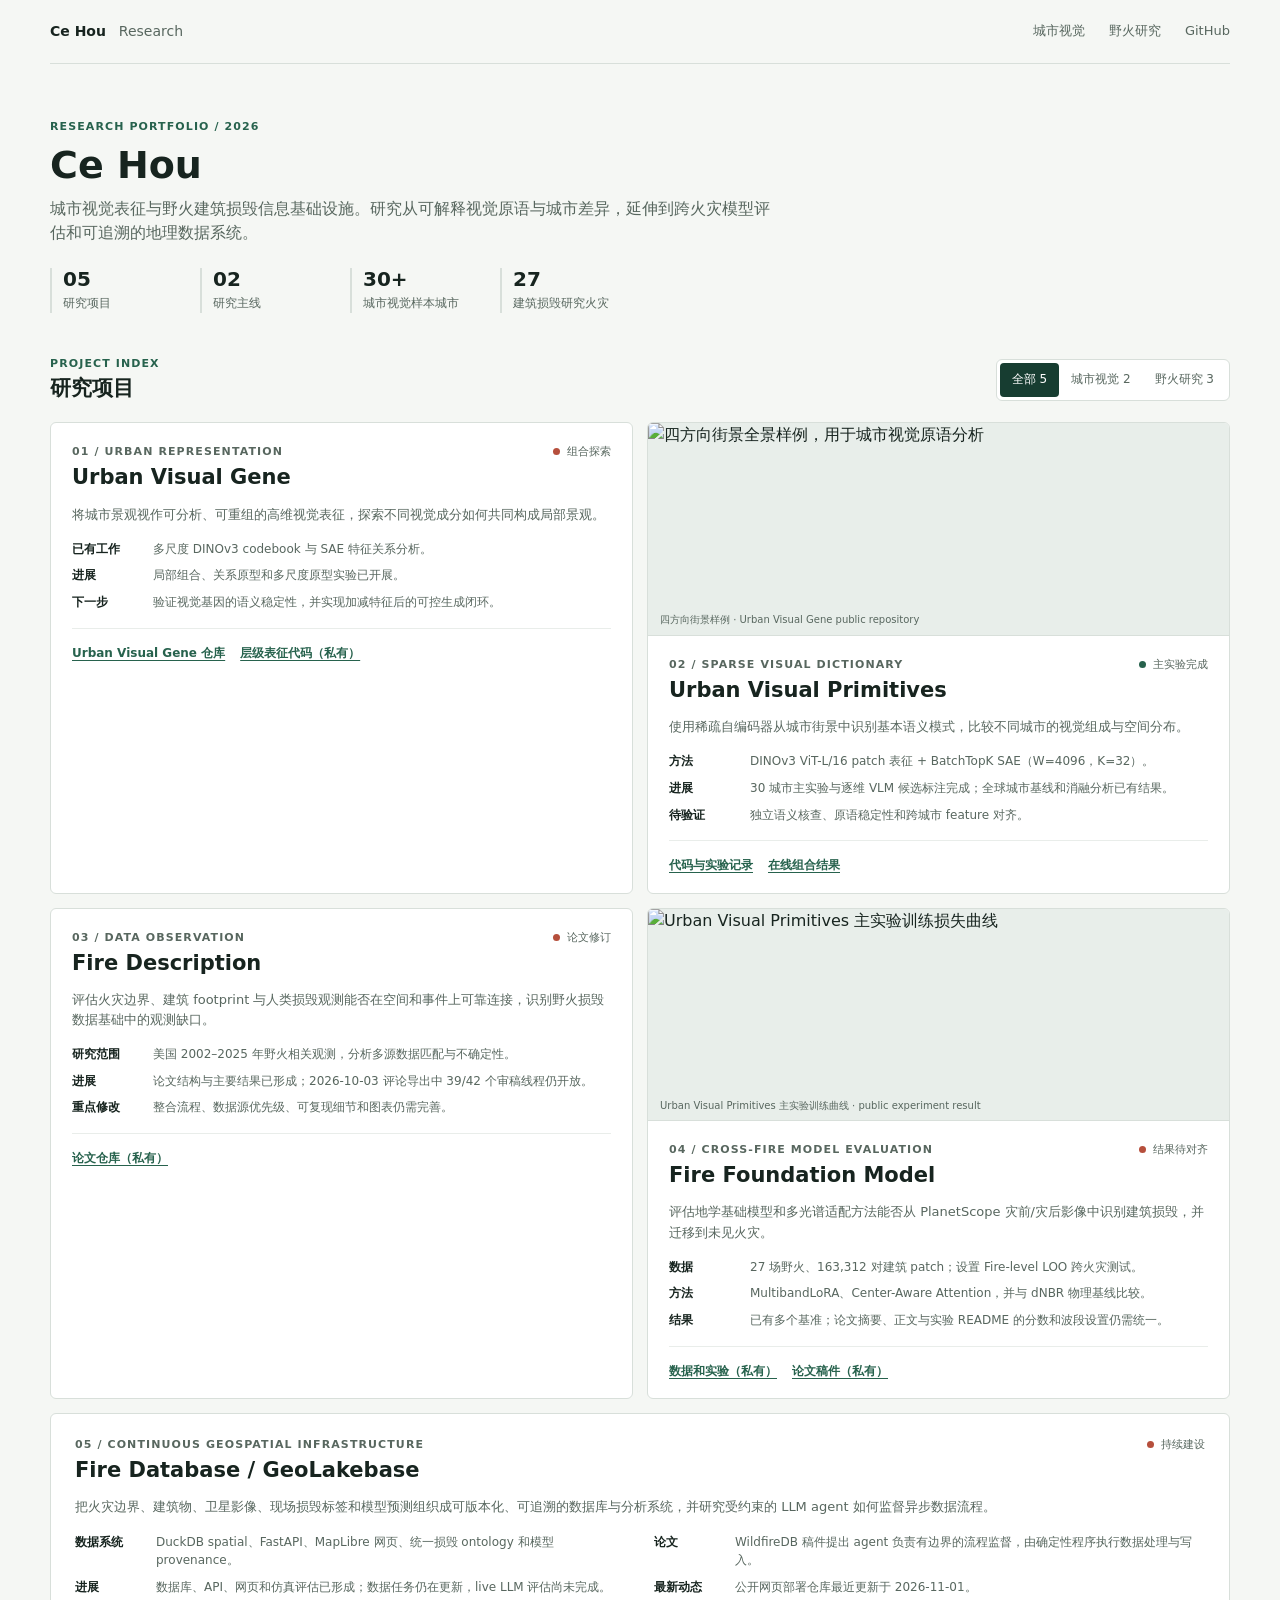
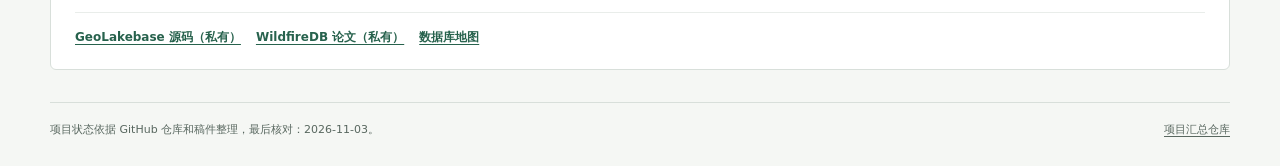
==== index.html @ 97ecdf44 "Add research portfolio website" ====
<!doctype html>
<html lang="zh-CN">
<head>
  <meta charset="utf-8">
  <meta name="viewport" content="width=device-width, initial-scale=1">
  <meta name="description" content="Ce Hou 的城市视觉表征与野火建筑损毁研究项目。">
  <meta name="theme-color" content="#f5f7f4">
  <title>Ce Hou | Research Projects</title>
  <style>
    :root {
      color-scheme: light;
      --ink: #17241f;
      --muted: #58675f;
      --line: #d8dfda;
      --paper: #f5f7f4;
      --surface: #fff;
      --green: #27624d;
      --green-dark: #173d31;
      --coral: #b64f3c;
      --gold: #92702c;
      --radius: 6px;
    }

    * { box-sizing: border-box; }
    html { scroll-behavior: smooth; }
    body {
      margin: 0;
      background: var(--paper);
      color: var(--ink);
      font-family: Inter, ui-sans-serif, system-ui, -apple-system, BlinkMacSystemFont, "Segoe UI", sans-serif;
      line-height: 1.55;
    }
    a { color: inherit; text-decoration-thickness: 1px; text-underline-offset: 3px; }
    a:hover { color: var(--green); }
    button { font: inherit; }
    .shell { width: min(1180px, calc(100% - 48px)); margin: 0 auto; }
    .topbar {
      min-height: 64px;
      display: flex;
      justify-content: space-between;
      align-items: center;
      gap: 24px;
      border-bottom: 1px solid var(--line);
    }
    .identity { font-size: 14px; font-weight: 700; text-decoration: none; }
    .identity span { color: var(--muted); font-weight: 500; margin-left: 8px; }
    .top-links { display: flex; gap: 24px; color: var(--muted); font-size: 13px; }
    .top-links a { text-decoration: none; }
    .intro { padding: 54px 0 36px; }
    .eyebrow, .section-kicker, .project-number {
      margin: 0;
      color: var(--green);
      font-size: 11px;
      font-weight: 750;
      text-transform: uppercase;
      letter-spacing: .1em;
    }
    h1 { margin: 9px 0 10px; font-size: 38px; line-height: 1.12; font-weight: 680; }
    .intro-copy { max-width: 720px; margin: 0; color: var(--muted); font-size: 16px; }
    .stats {
      display: flex;
      gap: 34px;
      flex-wrap: wrap;
      padding: 22px 0 0;
    }
    .stat { min-width: 116px; border-left: 2px solid var(--line); padding-left: 11px; }
    .stat strong { display: block; font-size: 20px; line-height: 1.1; font-weight: 650; }
    .stat span { display: block; margin-top: 4px; color: var(--muted); font-size: 12px; }
    .control-row {
      display: flex;
      justify-content: space-between;
      align-items: center;
      gap: 18px;
      margin: 6px 0 18px;
    }
    .section-title { margin: 0; font-size: 21px; font-weight: 650; }
    .filters {
      display: inline-flex;
      padding: 3px;
      border: 1px solid var(--line);
      border-radius: var(--radius);
      background: var(--surface);
    }
    .filters button {
      min-height: 34px;
      padding: 0 12px;
      border: 0;
      border-radius: 4px;
      background: transparent;
      color: var(--muted);
      cursor: pointer;
      font-size: 12px;
    }
    .filters button[aria-pressed="true"] { background: var(--green-dark); color: white; }
    .project-grid { display: grid; grid-template-columns: repeat(2, minmax(0, 1fr)); gap: 14px; }
    .project-card {
      min-width: 0;
      overflow: hidden;
      border: 1px solid var(--line);
      border-radius: var(--radius);
      background: var(--surface);
    }
    .project-card[hidden] { display: none; }
    .card-body { padding: 20px 21px 18px; }
    .card-heading { display: flex; justify-content: space-between; gap: 18px; align-items: flex-start; }
    .project-number { color: var(--muted); }
    h3 { margin: 4px 0 0; font-size: 21px; line-height: 1.25; font-weight: 650; }
    .status { display: flex; align-items: center; gap: 7px; color: var(--muted); font-size: 11px; white-space: nowrap; }
    .status::before { content: ""; width: 7px; height: 7px; flex: 0 0 7px; border-radius: 50%; background: var(--gold); }
    .status.complete::before { background: var(--green); }
    .status.active::before { background: var(--coral); }
    .description { margin: 14px 0 0; color: var(--muted); font-size: 13px; }
    .detail-list { display: grid; gap: 8px; margin: 15px 0 0; padding: 0; list-style: none; }
    .detail-list li { display: grid; grid-template-columns: 72px minmax(0, 1fr); gap: 9px; font-size: 12px; }
    .detail-list strong { color: var(--ink); font-weight: 650; }
    .detail-list span { color: var(--muted); }
    .card-footer { display: flex; flex-wrap: wrap; gap: 15px; padding-top: 15px; margin-top: 16px; border-top: 1px solid #e9edea; font-size: 12px; }
    .card-footer a { color: var(--green); font-weight: 650; }
    .visual { margin: 0; border-bottom: 1px solid var(--line); background: #e8eeea; }
    .visual img { display: block; width: 100%; height: 182px; object-fit: cover; }
    .visual figcaption { padding: 7px 12px; color: var(--muted); font-size: 10px; }
    .wide { grid-column: 1 / -1; }
    .wide .card-body { padding: 22px 24px; }
    .wide .detail-list { grid-template-columns: repeat(2, minmax(0, 1fr)); column-gap: 28px; }
    .note {
      margin: 16px 0 0;
      padding: 12px 14px;
      border-left: 3px solid var(--coral);
      background: #fbf4f1;
      color: #6b514a;
      font-size: 12px;
    }
    .footer {
      display: flex;
      justify-content: space-between;
      gap: 20px;
      margin-top: 32px;
      padding: 18px 0 28px;
      border-top: 1px solid var(--line);
      color: var(--muted);
      font-size: 11px;
    }
    @media (max-width: 760px) {
      .shell { width: min(100% - 32px, 620px); }
      .topbar { min-height: 58px; }
      .top-links { gap: 14px; font-size: 12px; }
      .intro { padding: 38px 0 28px; }
      h1 { max-width: 520px; font-size: 32px; }
      .intro-copy { font-size: 14px; }
      .stats { gap: 18px; }
      .stat { min-width: 95px; }
      .control-row { align-items: flex-start; flex-direction: column; }
      .project-grid { grid-template-columns: 1fr; }
      .wide { grid-column: auto; }
      .wide .detail-list { grid-template-columns: 1fr; }
    }
    @media (max-width: 420px) {
      .shell { width: calc(100% - 24px); }
      .top-links { gap: 10px; }
      .identity span { display: none; }
      h1 { font-size: 28px; }
      .filters { width: 100%; }
      .filters button { flex: 1; padding: 0 6px; }
      .card-body, .wide .card-body { padding: 17px 15px; }
      .card-heading { gap: 8px; }
      h3 { font-size: 19px; }
      .detail-list li { grid-template-columns: 64px minmax(0, 1fr); }
      .visual img { height: 155px; }
      .footer { flex-direction: column; gap: 5px; }
    }
  </style>
</head>
<body>
  <header class="shell topbar">
    <a class="identity" href="#top">Ce Hou <span>Research</span></a>
    <nav class="top-links" aria-label="主导航">
      <a href="#urban">城市视觉</a>
      <a href="#wildfire">野火研究</a>
      <a href="https://github.com/CeHouGIS">GitHub</a>
    </nav>
  </header>

  <main id="top" class="shell">
    <section class="intro" aria-labelledby="page-title">
      <p class="eyebrow">Research portfolio / 2026</p>
      <h1 id="page-title">Ce Hou</h1>
      <p class="intro-copy">城市视觉表征与野火建筑损毁信息基础设施。研究从可解释视觉原语与城市差异，延伸到跨火灾模型评估和可追溯的地理数据系统。</p>
      <div class="stats" aria-label="项目概况">
        <div class="stat"><strong>05</strong><span>研究项目</span></div>
        <div class="stat"><strong>02</strong><span>研究主线</span></div>
        <div class="stat"><strong>30+</strong><span>城市视觉样本城市</span></div>
        <div class="stat"><strong>27</strong><span>建筑损毁研究火灾</span></div>
      </div>
    </section>

    <section id="projects" aria-labelledby="projects-title">
      <div class="control-row">
        <div>
          <p class="section-kicker">Project index</p>
          <h2 id="projects-title" class="section-title">研究项目</h2>
        </div>
        <div class="filters" role="group" aria-label="按研究方向筛选项目">
          <button type="button" data-filter="all" aria-pressed="true">全部 5</button>
          <button type="button" data-filter="urban" aria-pressed="false">城市视觉 2</button>
          <button type="button" data-filter="fire" aria-pressed="false">野火研究 3</button>
        </div>
      </div>

      <div class="project-grid">
        <article id="urban" class="project-card" data-domain="urban">
          <div class="card-body">
            <div class="card-heading">
              <div><p class="project-number">01 / Urban representation</p><h3>Urban Visual Gene</h3></div>
              <span class="status active">组合探索</span>
            </div>
            <p class="description">将城市景观视作可分析、可重组的高维视觉表征，探索不同视觉成分如何共同构成局部景观。</p>
            <ul class="detail-list">
              <li><strong>已有工作</strong><span>多尺度 DINOv3 codebook 与 SAE 特征关系分析。</span></li>
              <li><strong>进展</strong><span>局部组合、关系原型和多尺度原型实验已开展。</span></li>
              <li><strong>下一步</strong><span>验证视觉基因的语义稳定性，并实现加减特征后的可控生成闭环。</span></li>
            </ul>
            <div class="card-footer">
              <a href="https://github.com/CeHouGIS/urban-visual-gene">Urban Visual Gene 仓库</a>
              <a href="https://github.com/CeHouGIS/urban-visual-transfer">层级表征代码（私有）</a>
            </div>
          </div>
        </article>

        <article class="project-card" data-domain="urban">
          <figure class="visual">
            <img src="https://raw.githubusercontent.com/CeHouGIS/urban-visual-gene/main/archive/non_batchtopk/dashboard/multi_area/assets/M01_four_view_original.webp" alt="四方向街景全景样例，用于城市视觉原语分析" loading="lazy">
            <figcaption>四方向街景样例 · Urban Visual Gene public repository</figcaption>
          </figure>
          <div class="card-body">
            <div class="card-heading">
              <div><p class="project-number">02 / Sparse visual dictionary</p><h3>Urban Visual Primitives</h3></div>
              <span class="status complete">主实验完成</span>
            </div>
            <p class="description">使用稀疏自编码器从城市街景中识别基本语义模式，比较不同城市的视觉组成与空间分布。</p>
            <ul class="detail-list">
              <li><strong>方法</strong><span>DINOv3 ViT-L/16 patch 表征 + BatchTopK SAE（W=4096，K=32）。</span></li>
              <li><strong>进展</strong><span>30 城市主实验与逐维 VLM 候选标注完成；全球城市基线和消融分析已有结果。</span></li>
              <li><strong>待验证</strong><span>独立语义核查、原语稳定性和跨城市 feature 对齐。</span></li>
            </ul>
            <div class="card-footer">
              <a href="https://github.com/CeHouGIS/urban-visual-gene">代码与实验记录</a>
              <a href="https://cehougis.github.io/urban-visual-gene/elements/#local-results">在线组合结果</a>
            </div>
          </div>
        </article>

        <article id="wildfire" class="project-card" data-domain="fire">
          <div class="card-body">
            <div class="card-heading">
              <div><p class="project-number">03 / Data observation</p><h3>Fire Description</h3></div>
              <span class="status active">论文修订</span>
            </div>
            <p class="description">评估火灾边界、建筑 footprint 与人类损毁观测能否在空间和事件上可靠连接，识别野火损毁数据基础中的观测缺口。</p>
            <ul class="detail-list">
              <li><strong>研究范围</strong><span>美国 2002–2025 年野火相关观测，分析多源数据匹配与不确定性。</span></li>
              <li><strong>进展</strong><span>论文结构与主要结果已形成；2026-10-03 评论导出中 39/42 个审稿线程仍开放。</span></li>
              <li><strong>重点修改</strong><span>整合流程、数据源优先级、可复现细节和图表仍需完善。</span></li>
            </ul>
            <div class="card-footer"><a href="https://github.com/CeHouGIS/Fire-Description">论文仓库（私有）</a></div>
          </div>
        </article>

        <article class="project-card" data-domain="fire">
          <figure class="visual">
            <img src="https://raw.githubusercontent.com/CeHouGIS/urban-visual-gene/main/experiments/vitl30_panorama_w4096_k32/results/figures/Fig_ViTL30_Training_Loss.png" alt="Urban Visual Primitives 主实验训练损失曲线" loading="lazy">
            <figcaption>Urban Visual Primitives 主实验训练曲线 · public experiment result</figcaption>
          </figure>
          <div class="card-body">
            <div class="card-heading">
              <div><p class="project-number">04 / Cross-fire model evaluation</p><h3>Fire Foundation Model</h3></div>
              <span class="status active">结果待对齐</span>
            </div>
            <p class="description">评估地学基础模型和多光谱适配方法能否从 PlanetScope 灾前/灾后影像中识别建筑损毁，并迁移到未见火灾。</p>
            <ul class="detail-list">
              <li><strong>数据</strong><span>27 场野火、163,312 对建筑 patch；设置 Fire-level LOO 跨火灾测试。</span></li>
              <li><strong>方法</strong><span>MultibandLoRA、Center-Aware Attention，并与 dNBR 物理基线比较。</span></li>
              <li><strong>结果</strong><span>已有多个基准；论文摘要、正文与实验 README 的分数和波段设置仍需统一。</span></li>
            </ul>
            <div class="card-footer">
              <a href="https://github.com/CeHouGIS/fire-damage-map">数据和实验（私有）</a>
              <a href="https://github.com/CeHouGIS/FireDamageFM">论文稿件（私有）</a>
            </div>
          </div>
        </article>

        <article class="project-card wide" data-domain="fire">
          <div class="card-body">
            <div class="card-heading">
              <div><p class="project-number">05 / Continuous geospatial infrastructure</p><h3>Fire Database / GeoLakebase</h3></div>
              <span class="status active">持续建设</span>
            </div>
            <p class="description">把火灾边界、建筑物、卫星影像、现场损毁标签和模型预测组织成可版本化、可追溯的数据库与分析系统，并研究受约束的 LLM agent 如何监督异步数据流程。</p>
            <ul class="detail-list">
              <li><strong>数据系统</strong><span>DuckDB spatial、FastAPI、MapLibre 网页、统一损毁 ontology 和模型 provenance。</span></li>
              <li><strong>论文</strong><span>WildfireDB 稿件提出 agent 负责有边界的流程监督，由确定性程序执行数据处理与写入。</span></li>
              <li><strong>进展</strong><span>数据库、API、网页和仿真评估已形成；数据任务仍在更新，live LLM 评估尚未完成。</span></li>
              <li><strong>最新动态</strong><span>公开网页部署仓库最近更新于 2026-11-01。</span></li>
            </ul>
            <div class="card-footer">
              <a href="https://github.com/CeHouGIS/GeoLakebase">GeoLakebase 源码（私有）</a>
              <a href="https://github.com/CeHouGIS/WildfireDB">WildfireDB 论文（私有）</a>
              <a href="https://cehougis.github.io/wildfiredb-web/">数据库地图</a>
            </div>
          </div>
        </article>
      </div>
    </section>

    <footer class="footer">
      <span>项目状态依据 GitHub 仓库和稿件整理，最后核对：2026-11-03。</span>
      <span><a href="https://github.com/CeHouGIS/research-projects-summary">项目汇总仓库</a></span>
    </footer>
  </main>
  <script>
    const filterButtons = [...document.querySelectorAll("[data-filter]")];
    const projectCards = [...document.querySelectorAll(".project-card")];

    filterButtons.forEach((button) => {
      button.addEventListener("click", () => {
        const selected = button.dataset.filter;
        filterButtons.forEach((item) => item.setAttribute("aria-pressed", String(item === button)));
        projectCards.forEach((card) => {
          card.hidden = selected !== "all" && card.dataset.domain !== selected;
        });
      });
    });
  </script>
</body>
</html>
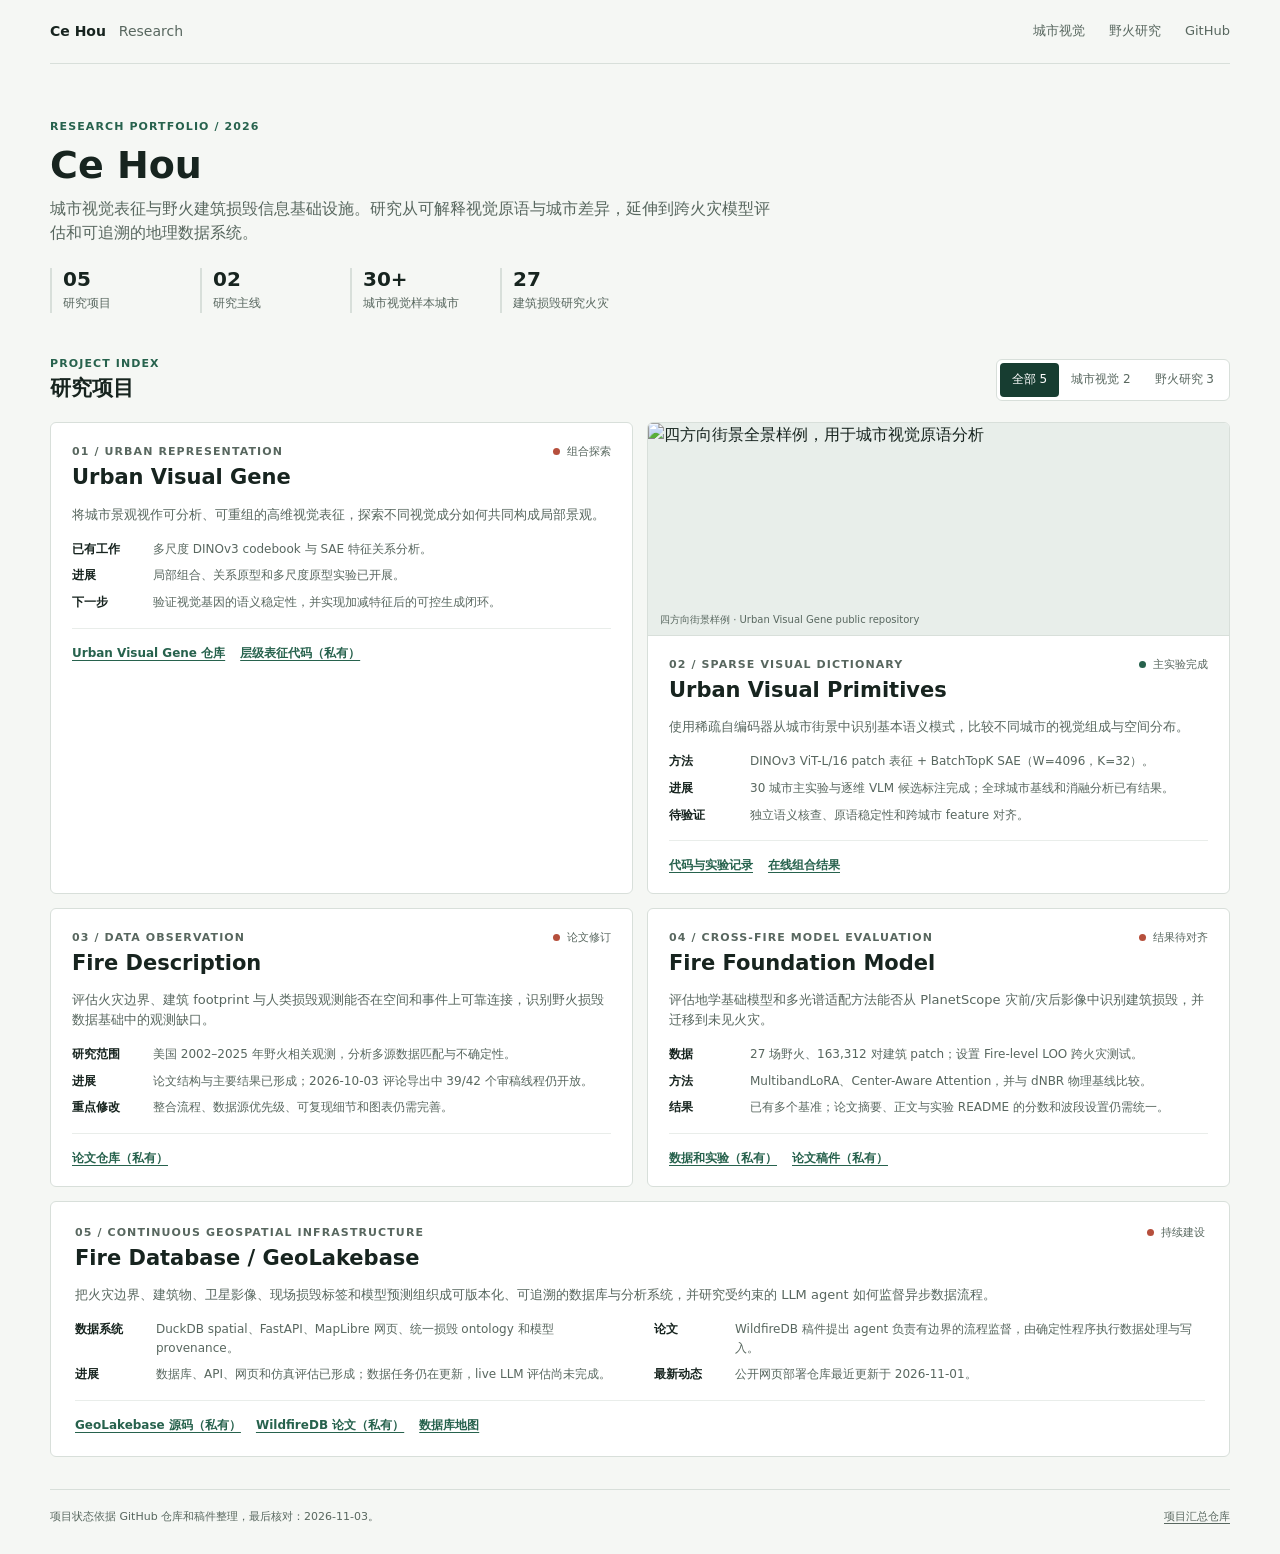
==== commit 430af745: "Remove unrelated project image" ====
--- a/index.html
+++ b/index.html
@@ -266,10 +266,6 @@
         </article>
 
         <article class="project-card" data-domain="fire">
-          <figure class="visual">
-            <img src="https://raw.githubusercontent.com/CeHouGIS/urban-visual-gene/main/experiments/vitl30_panorama_w4096_k32/results/figures/Fig_ViTL30_Training_Loss.png" alt="Urban Visual Primitives 主实验训练损失曲线" loading="lazy">
-            <figcaption>Urban Visual Primitives 主实验训练曲线 · public experiment result</figcaption>
-          </figure>
           <div class="card-body">
             <div class="card-heading">
               <div><p class="project-number">04 / Cross-fire model evaluation</p><h3>Fire Foundation Model</h3></div>
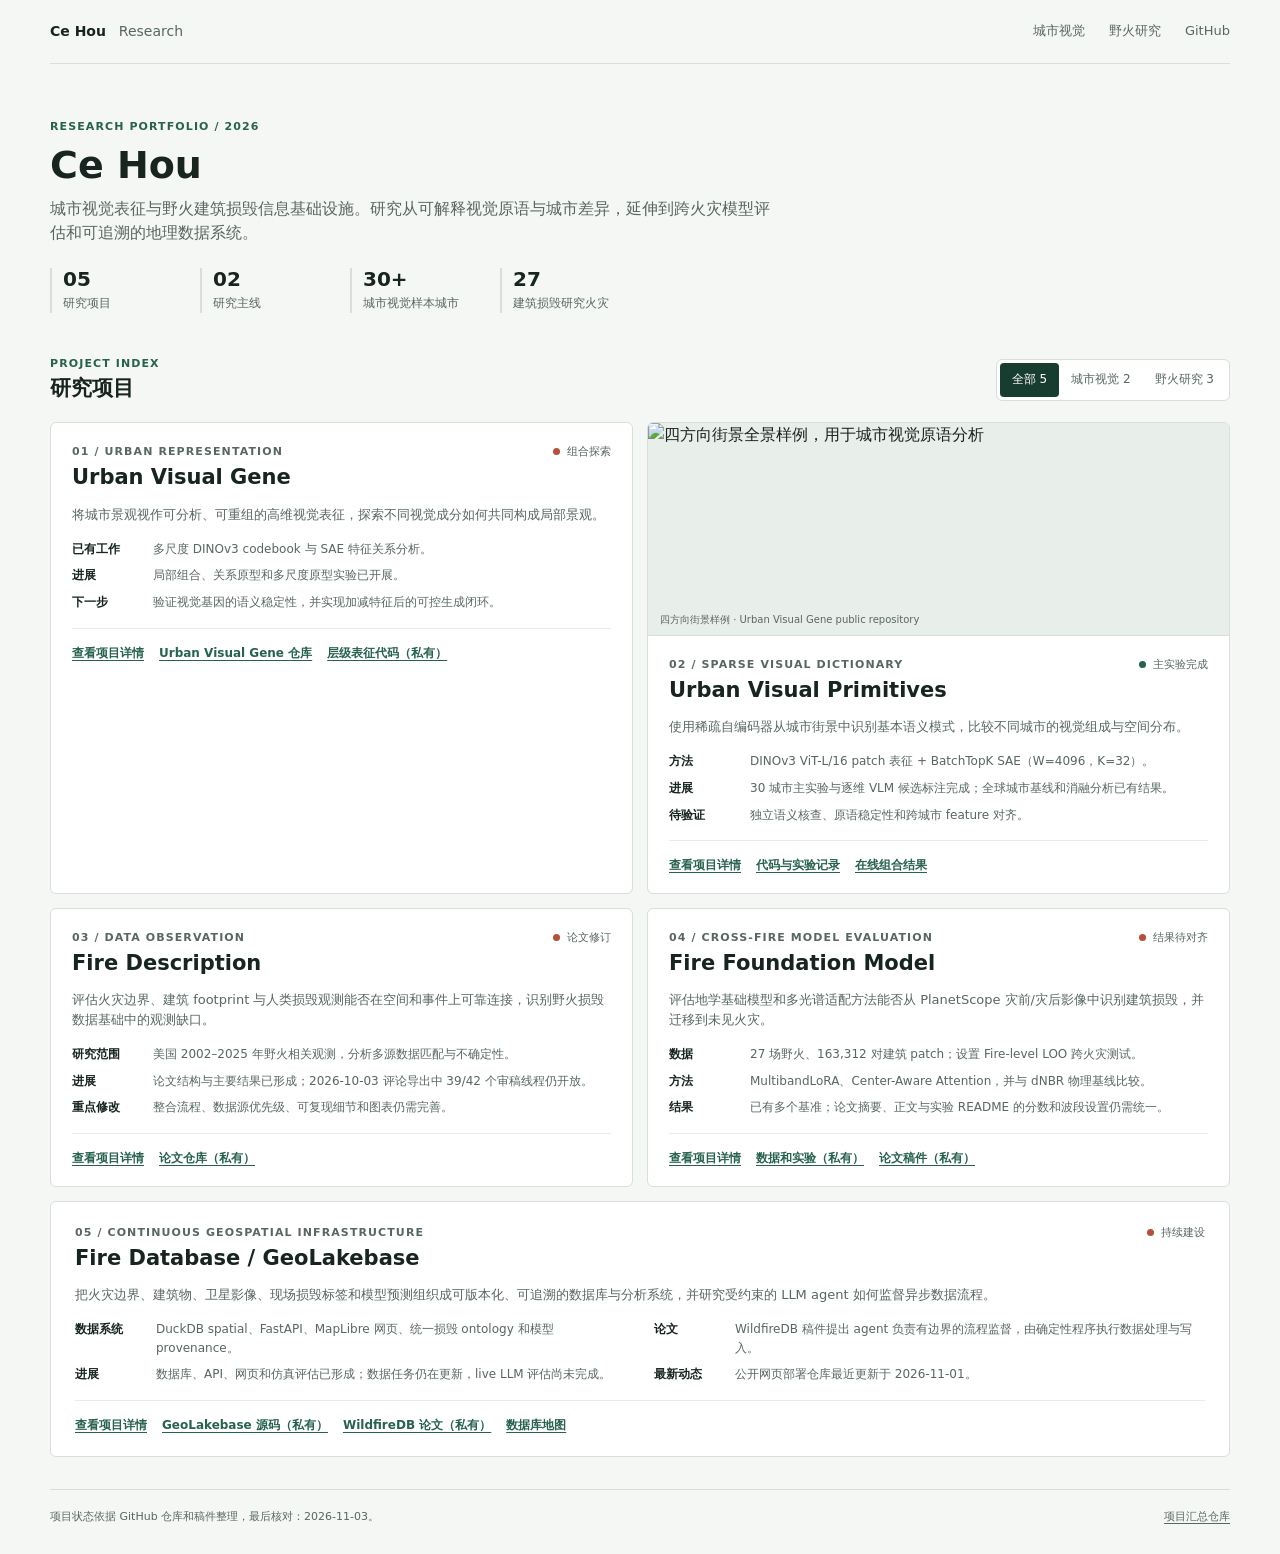
==== commit db1b8b6f: "Add dedicated project detail pages" ====
--- a/index.html
+++ b/index.html
@@ -220,6 +220,7 @@
               <li><strong>下一步</strong><span>验证视觉基因的语义稳定性，并实现加减特征后的可控生成闭环。</span></li>
             </ul>
             <div class="card-footer">
+              <a href="urban-visual-gene.html">查看项目详情</a>
               <a href="https://github.com/CeHouGIS/urban-visual-gene">Urban Visual Gene 仓库</a>
               <a href="https://github.com/CeHouGIS/urban-visual-transfer">层级表征代码（私有）</a>
             </div>
@@ -243,6 +244,7 @@
               <li><strong>待验证</strong><span>独立语义核查、原语稳定性和跨城市 feature 对齐。</span></li>
             </ul>
             <div class="card-footer">
+              <a href="urban-visual-primitives.html">查看项目详情</a>
               <a href="https://github.com/CeHouGIS/urban-visual-gene">代码与实验记录</a>
               <a href="https://cehougis.github.io/urban-visual-gene/elements/#local-results">在线组合结果</a>
             </div>
@@ -261,7 +263,7 @@
               <li><strong>进展</strong><span>论文结构与主要结果已形成；2026-10-03 评论导出中 39/42 个审稿线程仍开放。</span></li>
               <li><strong>重点修改</strong><span>整合流程、数据源优先级、可复现细节和图表仍需完善。</span></li>
             </ul>
-            <div class="card-footer"><a href="https://github.com/CeHouGIS/Fire-Description">论文仓库（私有）</a></div>
+            <div class="card-footer"><a href="fire-description.html">查看项目详情</a><a href="https://github.com/CeHouGIS/Fire-Description">论文仓库（私有）</a></div>
           </div>
         </article>
 
@@ -278,6 +280,7 @@
               <li><strong>结果</strong><span>已有多个基准；论文摘要、正文与实验 README 的分数和波段设置仍需统一。</span></li>
             </ul>
             <div class="card-footer">
+              <a href="fire-foundation-model.html">查看项目详情</a>
               <a href="https://github.com/CeHouGIS/fire-damage-map">数据和实验（私有）</a>
               <a href="https://github.com/CeHouGIS/FireDamageFM">论文稿件（私有）</a>
             </div>
@@ -298,6 +301,7 @@
               <li><strong>最新动态</strong><span>公开网页部署仓库最近更新于 2026-11-01。</span></li>
             </ul>
             <div class="card-footer">
+              <a href="fire-database.html">查看项目详情</a>
               <a href="https://github.com/CeHouGIS/GeoLakebase">GeoLakebase 源码（私有）</a>
               <a href="https://github.com/CeHouGIS/WildfireDB">WildfireDB 论文（私有）</a>
               <a href="https://cehougis.github.io/wildfiredb-web/">数据库地图</a>
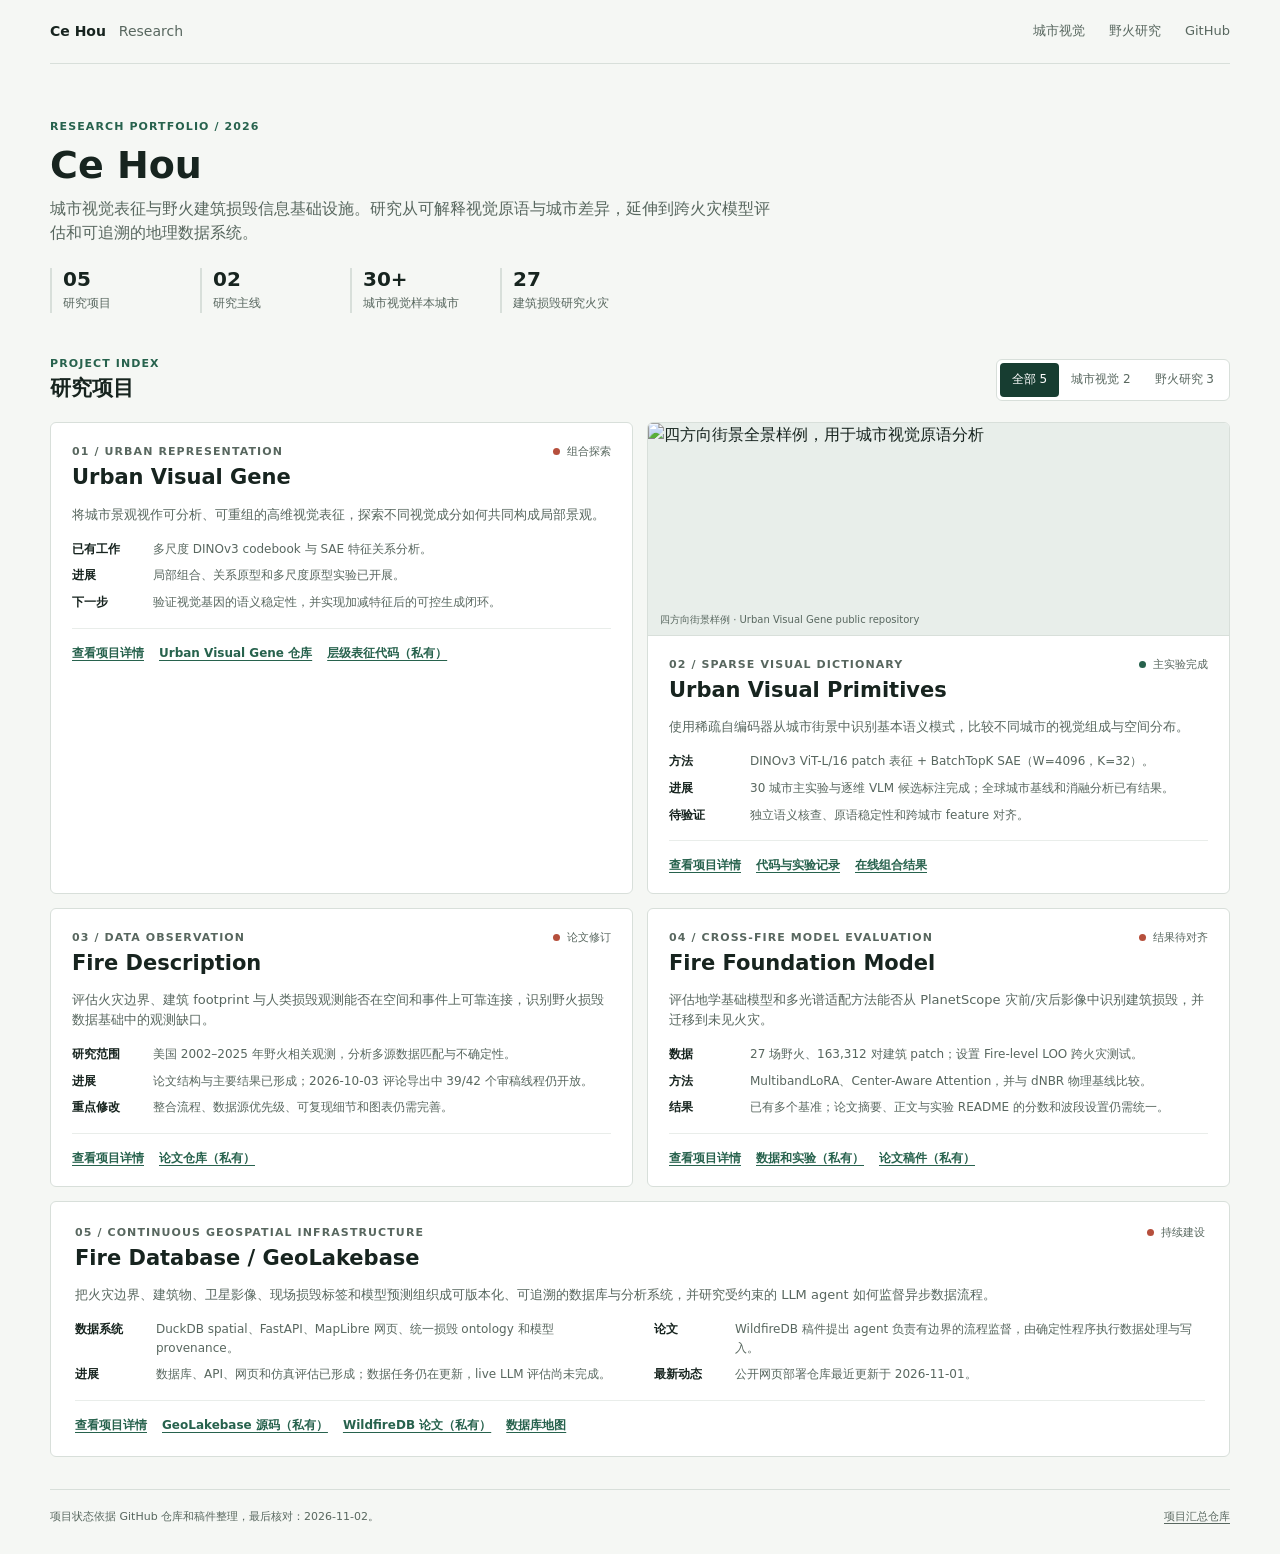
==== commit ebfca55b: "Correct project status review date" ====
--- a/index.html
+++ b/index.html
@@ -312,7 +312,7 @@
     </section>
 
     <footer class="footer">
-      <span>项目状态依据 GitHub 仓库和稿件整理，最后核对：2026-11-03。</span>
+      <span>项目状态依据 GitHub 仓库和稿件整理，最后核对：2026-11-02。</span>
       <span><a href="https://github.com/CeHouGIS/research-projects-summary">项目汇总仓库</a></span>
     </footer>
   </main>
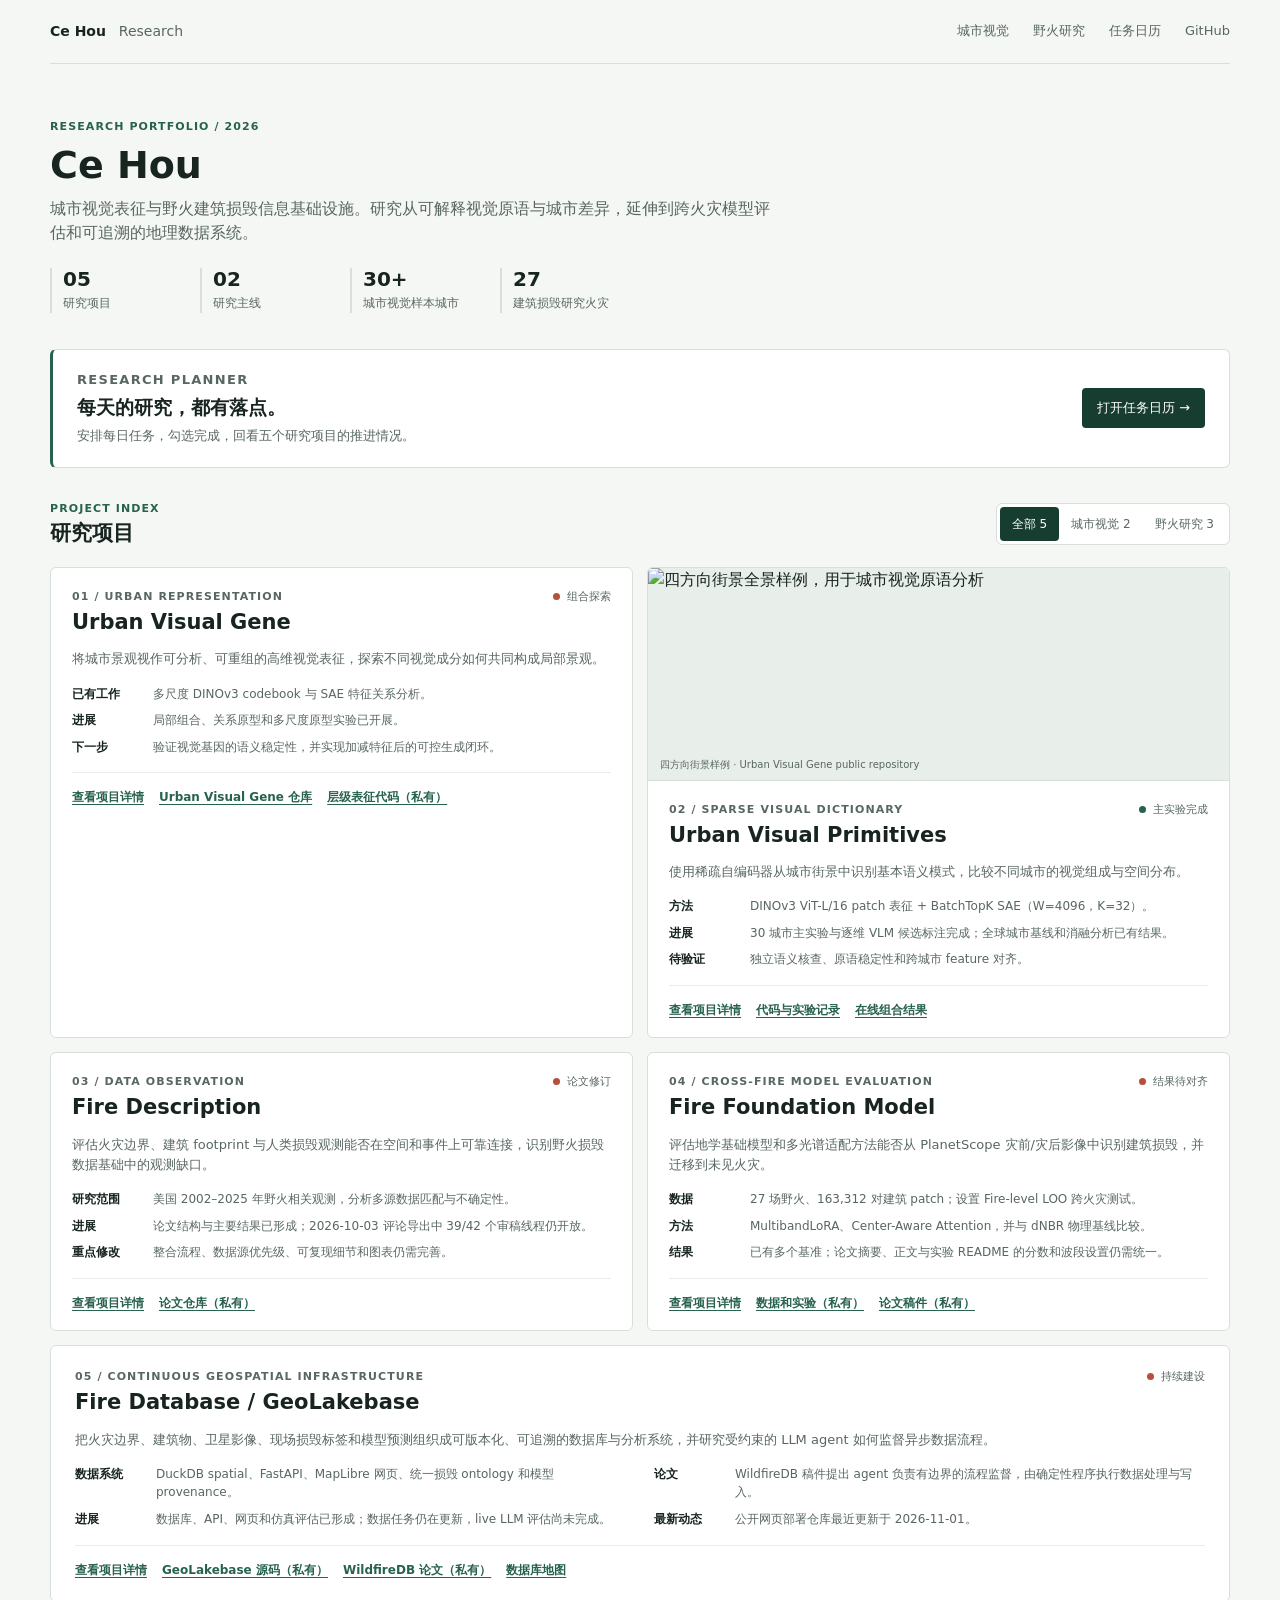
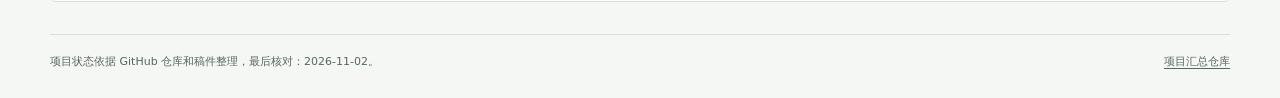
==== commit f10139a7: "Add research task calendar with local progress tracking" ====
--- a/index.html
+++ b/index.html
@@ -6,6 +6,7 @@
   <meta name="description" content="Ce Hou 的城市视觉表征与野火建筑损毁研究项目。">
   <meta name="theme-color" content="#f5f7f4">
   <title>Ce Hou | Research Projects</title>
+  <link rel="stylesheet" href="calendar.css">
   <style>
     :root {
       color-scheme: light;
@@ -105,6 +106,8 @@
     .card-heading { display: flex; justify-content: space-between; gap: 18px; align-items: flex-start; }
     .project-number { color: var(--muted); }
     h3 { margin: 4px 0 0; font-size: 21px; line-height: 1.25; font-weight: 650; }
+    .card-heading h3 a { color: inherit; text-decoration: none; }
+    .card-heading h3 a:hover { color: var(--green); text-decoration: underline; }
     .status { display: flex; align-items: center; gap: 7px; color: var(--muted); font-size: 11px; white-space: nowrap; }
     .status::before { content: ""; width: 7px; height: 7px; flex: 0 0 7px; border-radius: 50%; background: var(--gold); }
     .status.complete::before { background: var(--green); }
@@ -176,6 +179,7 @@
     <nav class="top-links" aria-label="主导航">
       <a href="#urban">城市视觉</a>
       <a href="#wildfire">野火研究</a>
+      <a href="calendar.html">任务日历</a>
       <a href="https://github.com/CeHouGIS">GitHub</a>
     </nav>
   </header>
@@ -193,6 +197,11 @@
       </div>
     </section>
 
+    <section class="planner-entry" aria-labelledby="planner-entry-title">
+      <div><p class="eyebrow">Research planner</p><h2 id="planner-entry-title">每天的研究，都有落点。</h2><p>安排每日任务，勾选完成，回看五个研究项目的推进情况。</p></div>
+      <a href="calendar.html">打开任务日历 →</a>
+    </section>
+
     <section id="projects" aria-labelledby="projects-title">
       <div class="control-row">
         <div>
@@ -210,7 +219,7 @@
         <article id="urban" class="project-card" data-domain="urban">
           <div class="card-body">
             <div class="card-heading">
-              <div><p class="project-number">01 / Urban representation</p><h3>Urban Visual Gene</h3></div>
+              <div><p class="project-number">01 / Urban representation</p><h3><a href="urban-visual-gene.html">Urban Visual Gene</a></h3></div>
               <span class="status active">组合探索</span>
             </div>
             <p class="description">将城市景观视作可分析、可重组的高维视觉表征，探索不同视觉成分如何共同构成局部景观。</p>
@@ -234,7 +243,7 @@
           </figure>
           <div class="card-body">
             <div class="card-heading">
-              <div><p class="project-number">02 / Sparse visual dictionary</p><h3>Urban Visual Primitives</h3></div>
+              <div><p class="project-number">02 / Sparse visual dictionary</p><h3><a href="urban-visual-primitives.html">Urban Visual Primitives</a></h3></div>
               <span class="status complete">主实验完成</span>
             </div>
             <p class="description">使用稀疏自编码器从城市街景中识别基本语义模式，比较不同城市的视觉组成与空间分布。</p>
@@ -254,7 +263,7 @@
         <article id="wildfire" class="project-card" data-domain="fire">
           <div class="card-body">
             <div class="card-heading">
-              <div><p class="project-number">03 / Data observation</p><h3>Fire Description</h3></div>
+              <div><p class="project-number">03 / Data observation</p><h3><a href="fire-description.html">Fire Description</a></h3></div>
               <span class="status active">论文修订</span>
             </div>
             <p class="description">评估火灾边界、建筑 footprint 与人类损毁观测能否在空间和事件上可靠连接，识别野火损毁数据基础中的观测缺口。</p>
@@ -270,7 +279,7 @@
         <article class="project-card" data-domain="fire">
           <div class="card-body">
             <div class="card-heading">
-              <div><p class="project-number">04 / Cross-fire model evaluation</p><h3>Fire Foundation Model</h3></div>
+              <div><p class="project-number">04 / Cross-fire model evaluation</p><h3><a href="fire-foundation-model.html">Fire Foundation Model</a></h3></div>
               <span class="status active">结果待对齐</span>
             </div>
             <p class="description">评估地学基础模型和多光谱适配方法能否从 PlanetScope 灾前/灾后影像中识别建筑损毁，并迁移到未见火灾。</p>
@@ -290,7 +299,7 @@
         <article class="project-card wide" data-domain="fire">
           <div class="card-body">
             <div class="card-heading">
-              <div><p class="project-number">05 / Continuous geospatial infrastructure</p><h3>Fire Database / GeoLakebase</h3></div>
+              <div><p class="project-number">05 / Continuous geospatial infrastructure</p><h3><a href="fire-database.html">Fire Database / GeoLakebase</a></h3></div>
               <span class="status active">持续建设</span>
             </div>
             <p class="description">把火灾边界、建筑物、卫星影像、现场损毁标签和模型预测组织成可版本化、可追溯的数据库与分析系统，并研究受约束的 LLM agent 如何监督异步数据流程。</p>
--- a/calendar.css
+++ b/calendar.css
@@ -0,0 +1,147 @@
+.planner-entry { display: flex; align-items: center; justify-content: space-between; gap: 20px; margin: 0 0 32px; padding: 20px 24px; border: 1px solid var(--line); border-left: 3px solid var(--green); border-radius: var(--radius); background: white; }
+.planner-entry h2 { margin: 3px 0 4px; font-size: 19px; }
+.planner-entry p { margin: 0; color: var(--muted); font-size: 13px; }
+.planner-entry > a { flex-shrink: 0; padding: 10px 15px; border-radius: 4px; background: var(--green-dark); color: white; text-decoration: none; font-size: 13px; }
+.calendar-page { padding-top: 42px; }
+.calendar-page [hidden], .planner-notice[hidden] { display: none !important; }
+.calendar-page button, .planner-notice button { cursor: pointer; }
+.calendar-page :focus-visible, .planner-notice :focus-visible { outline: 3px solid #b64f3c; outline-offset: 3px; }
+.top-links [aria-current="page"] { color: var(--green); font-weight: 700; }
+.planner-heading, .planner-actions, .calendar-toolbar, .month-navigation, .agenda-heading, .task-submit-row { display: flex; align-items: center; gap: 10px; }
+.planner-heading, .calendar-toolbar, .agenda-heading { justify-content: space-between; }
+.planner-heading h1 { font-size: 34px; margin-top: 8px; }
+.planner-subtitle { margin: 10px 0 0; color: var(--muted); font-size: 14px; }
+.planner-button { min-height: 38px; padding: 8px 13px; border: 1px solid var(--line); border-radius: 5px; background: white; color: var(--ink); font-size: 12px; line-height: 1.4; }
+.planner-button:hover { background: #edf3ee; border-color: #b3c8bc; }
+.planner-button:disabled, .calendar-page fieldset:disabled { opacity: .5; cursor: not-allowed; }
+.primary-button { border-color: var(--green-dark); background: var(--green-dark); color: white; }
+.primary-button:hover { background: var(--green); color: white; }
+.icon-button { min-width: 36px; padding: 8px; font-size: 16px; }
+.storage-note { margin: 22px 0; color: var(--muted); font-size: 12px; line-height: 1.7; }
+.planner-error { padding: 12px 16px; border: 1px solid #e3b9ab; border-radius: 5px; background: #fbf1ec; color: #863f31; font-size: 13px; }
+.planner-stats { display: grid; grid-template-columns: repeat(4, minmax(0, 1fr)); gap: 12px; margin: 26px 0 22px; }
+.planner-stat { display: grid; align-content: start; gap: 6px; padding: 18px 20px; border: 1px solid var(--line); border-radius: var(--radius); background: white; }
+.planner-stat > span { color: var(--muted); font-size: 12px; }
+.planner-stat > strong { font-size: 30px; line-height: 1.25; font-weight: 650; font-variant-numeric: tabular-nums; }
+.planner-stat > small { color: var(--muted); font-size: 11px; }
+.completion-stat { background: #eaf1ec; border-color: #ccdbd0; }
+.completion-stat > strong { color: var(--green-dark); }
+.calendar-page progress { display: block; width: 100%; height: 5px; border: 0; border-radius: 3px; overflow: hidden; background: #e5eae6; accent-color: var(--green); }
+.calendar-page progress::-webkit-progress-bar { background: #e5eae6; border-radius: 3px; }
+.calendar-page progress::-webkit-progress-value { background: var(--green); border-radius: 3px; }
+.calendar-page progress::-moz-progress-bar { background: var(--green); }
+.completion-stat progress { margin-top: 8px; }
+.planner-layout { display: grid; grid-template-columns: minmax(0, 1.65fr) minmax(320px, 1fr); gap: 18px; align-items: start; }
+.calendar-board, .agenda-panel { min-width: 0; border: 1px solid var(--line); border-radius: var(--radius); background: white; }
+.calendar-toolbar { padding: 20px 20px 16px; }
+.month-navigation { gap: 12px; }
+.month-navigation h2 { min-width: 118px; margin: 0; font-size: 20px; text-align: center; font-weight: 650; }
+.calendar-options { display: flex; flex-wrap: wrap; gap: 12px; justify-content: space-between; padding: 0 20px 18px; }
+.calendar-page label { color: var(--muted); font-size: 11px; }
+.project-picker, .month-picker { display: grid; gap: 5px; }
+.project-picker { flex: 1; max-width: 270px; min-width: 0; }
+.month-picker { max-width: 165px; }
+.calendar-page input, .calendar-page select, .calendar-page textarea { min-width: 0; width: 100%; min-height: 38px; padding: 8px 9px; border: 1px solid var(--line); border-radius: 4px; background: white; color: var(--ink); font: inherit; font-size: 12px; }
+.calendar-page input::placeholder, .calendar-page textarea::placeholder { color: #7b8780; }
+.calendar-page textarea { resize: vertical; }
+.weekdays, .calendar-grid { display: grid; grid-template-columns: repeat(7, minmax(0, 1fr)); }
+.weekdays { padding: 9px 0; border-top: 1px solid var(--line); background: #fafbf9; color: var(--muted); text-align: center; font-size: 11px; }
+.calendar-day { display: flex; flex-direction: column; position: relative; gap: 5px; min-width: 0; min-height: 98px; padding: 9px 7px 7px; border: 0; border-top: 1px solid #e5eae6; border-right: 1px solid #e5eae6; background: white; color: var(--ink); text-align: left; font-size: 12px; }
+.calendar-day:nth-child(7n) { border-right: 0; }
+.calendar-day:hover { background: #f0f5f1; }
+.calendar-day.outside-month { background: #fafbf9; color: #86938b; }
+.calendar-day.has-tasks { background: #fbf7f2; }
+.calendar-day.all-done { background: #edf5ef; }
+.calendar-day[aria-pressed="true"] { z-index: 1; outline: 2px solid var(--green); outline-offset: -2px; background: #eff5f0; }
+.calendar-day:focus-visible { z-index: 2; outline-offset: -3px; }
+.day-number { display: flex; align-items: center; justify-content: center; align-self: flex-start; width: 25px; height: 25px; border-radius: 50%; font-variant-numeric: tabular-nums; }
+.calendar-day[aria-current="date"] .day-number { background: var(--green-dark); color: white; }
+.day-count { color: #8a5438; font-size: 10px; font-variant-numeric: tabular-nums; }
+.all-done .day-count { color: var(--green); }
+.day-preview { display: block; width: 100%; overflow: hidden; text-overflow: ellipsis; white-space: nowrap; color: var(--muted); font-size: 10px; }
+.day-mini-progress { display: block; height: 3px; margin-top: auto; border-radius: 2px; background: #eadfd0; overflow: hidden; }
+.day-mini-progress > span { display: block; height: 100%; background: var(--green); }
+.calendar-legend { display: flex; flex-wrap: wrap; gap: 9px 16px; padding: 17px 20px 5px; border-top: 1px solid var(--line); color: var(--muted); font-size: 10px; }
+.calendar-legend > span { display: inline-flex; align-items: center; gap: 5px; }
+.legend-dot { width: 7px; height: 7px; border-radius: 50%; }
+.pending-dot { background: var(--coral); }
+.done-dot { background: var(--green); }
+.calendar-tip { margin: 5px 20px 18px; color: var(--muted); font-size: 11px; }
+.agenda-panel { padding: 22px; }
+.agenda-heading h2 { margin: 5px 0 0; font-size: 24px; font-weight: 650; }
+.day-badge { padding: 4px 9px; border-radius: 4px; background: #eef3ef; color: var(--green); font-size: 11px; }
+.day-progress { display: grid; gap: 10px; margin: 16px 0 20px; color: var(--muted); font-size: 12px; }
+.task-filters { display: flex; gap: 4px; padding-bottom: 12px; border-bottom: 1px solid var(--line); }
+.task-filters button { min-height: 34px; flex: 1; padding: 6px 5px; border: 0; border-radius: 4px; background: transparent; color: var(--muted); font-size: 11px; }
+.task-filters button[aria-pressed="true"] { background: var(--green-dark); color: white; }
+.task-filters span { margin-left: 3px; font-variant-numeric: tabular-nums; }
+.task-list { display: grid; gap: 0; padding: 0; margin: 0; list-style: none; }
+.task-item { padding: 16px 0 13px; border-bottom: 1px solid #e8ede8; }
+.task-main { display: flex; align-items: flex-start; gap: 10px; }
+.calendar-page .task-checkbox { flex: 0 0 18px; width: 18px; min-height: 18px; height: 18px; margin: 3px 0 0; accent-color: var(--green); cursor: pointer; }
+.task-content { min-width: 0; flex: 1; }
+.calendar-page .task-title { display: block; margin: 0; color: var(--ink); font-size: 13px; font-weight: 550; overflow-wrap: anywhere; white-space: pre-wrap; cursor: pointer; }
+.task-item.is-done .task-title { text-decoration: line-through; color: #7e8a82; }
+.task-notes { margin: 7px 0 0; font-size: 11px; color: var(--muted); white-space: pre-wrap; overflow-wrap: anywhere; }
+.task-meta { display: flex; flex-wrap: wrap; align-items: center; justify-content: space-between; gap: 6px; margin: 9px 0 0 28px; font-size: 10px; }
+.project-tag { max-width: 100%; padding: 2px 6px; border-radius: 3px; background: #eef2ee; color: var(--green-dark); overflow-wrap: anywhere; }
+.project-tag[data-project^="fire"] { color: #8b4b37; background: #f7efea; }
+.task-actions { display: flex; gap: 11px; }
+.task-actions button { padding: 4px 0; border: 0; background: transparent; color: var(--muted); font-size: 10px; }
+.task-actions button:hover { color: var(--green); text-decoration: underline; }
+.task-actions .delete-task:hover { color: var(--coral); }
+.task-empty { padding: 26px 4px; text-align: center; }
+.task-empty > span { display: inline-grid; place-items: center; width: 34px; height: 34px; border: 1px solid #d6e0d8; border-radius: 50%; color: var(--green); }
+.task-empty p { margin: 10px 0 5px; font-size: 13px; }
+.task-empty small { display: block; color: var(--muted); font-size: 11px; }
+.task-form { margin-top: 20px; padding-top: 19px; border-top: 1px solid var(--line); }
+.task-form h3 { margin: 0 0 12px; font-size: 14px; }
+.task-form fieldset { display: grid; gap: 12px; padding: 0; margin: 0; border: 0; min-width: 0; }
+.task-form label { display: grid; gap: 5px; min-width: 0; }
+.task-form-row { display: grid; grid-template-columns: minmax(0, 1fr) minmax(0, 1fr); gap: 10px; }
+.task-form details { font-size: 11px; color: var(--muted); }
+.task-form summary { cursor: pointer; padding: 2px 0; }
+.task-form textarea { margin-top: 8px; }
+.task-submit-row { flex-wrap: wrap; }
+.project-progress-section { margin-top: 32px; }
+.project-progress-section h2 { margin: 3px 0 16px; font-size: 20px; font-weight: 650; }
+.project-progress-grid { display: grid; grid-template-columns: repeat(3, minmax(0, 1fr)); gap: 10px; }
+.project-progress-card { padding: 16px; border: 1px solid var(--line); border-radius: var(--radius); background: white; }
+.project-progress-card a, .project-progress-card > span { font-size: 12px; font-weight: 650; }
+.project-progress-card p { margin: 10px 0; font-size: 11px; color: var(--muted); }
+.project-progress-card.is-filtered { border-color: var(--green); }
+.planner-notice { display: flex; align-items: center; gap: 16px; position: fixed; z-index: 10; bottom: 24px; left: 50%; transform: translateX(-50%); width: max-content; max-width: calc(100% - 32px); padding: 13px 20px; border: 1px solid #334f40; border-radius: 6px; background: var(--green-dark); color: white; box-shadow: 0 6px 22px #17241f1a; font-size: 13px; }
+.planner-notice button { flex-shrink: 0; border: 0; background: transparent; color: #d4eac5; text-decoration: underline; font-size: 13px; }
+.sr-only { position: absolute; width: 1px; height: 1px; padding: 0; margin: -1px; overflow: hidden; clip: rect(0, 0, 0, 0); white-space: nowrap; border: 0; }
+@media (max-width: 1000px) {
+  .planner-layout { grid-template-columns: minmax(0, 1fr) minmax(310px, .85fr); gap: 12px; }
+  .calendar-toolbar, .calendar-options { padding-left: 14px; padding-right: 14px; }
+  .month-navigation { gap: 5px; }
+  .agenda-panel { padding: 18px; }
+  .day-preview { display: none; }
+  .calendar-day { min-height: 85px; }
+}
+@media (max-width: 760px) {
+  .planner-entry { padding: 18px; align-items: flex-start; }
+  .calendar-page { padding-top: 30px; }
+  .planner-heading { align-items: flex-start; flex-direction: column; gap: 18px; }
+  .planner-heading h1 { font-size: 29px; }
+  .planner-stats { grid-template-columns: repeat(2, minmax(0, 1fr)); gap: 9px; margin-top: 20px; }
+  .planner-stat { padding: 14px 16px; }
+  .planner-stat > strong { font-size: 26px; }
+  .planner-layout { grid-template-columns: 1fr; gap: 18px; }
+  .calendar-day { min-height: 76px; gap: 5px; }
+  .project-progress-grid { grid-template-columns: repeat(2, minmax(0, 1fr)); }
+}
+@media (max-width: 420px) {
+  .planner-entry { flex-direction: column; gap: 14px; }
+  .calendar-page .top-links { gap: 10px; }
+  .calendar-toolbar { padding-top: 15px; }
+  .month-navigation h2 { min-width: 105px; font-size: 18px; }
+  .calendar-day { min-height: 72px; padding: 6px 4px; }
+  .calendar-options { gap: 8px; }
+  .project-picker { flex-basis: 165px; }
+  .month-picker { max-width: 132px; }
+  .agenda-panel { padding: 18px 16px; }
+  .project-progress-grid { grid-template-columns: 1fr; }
+}
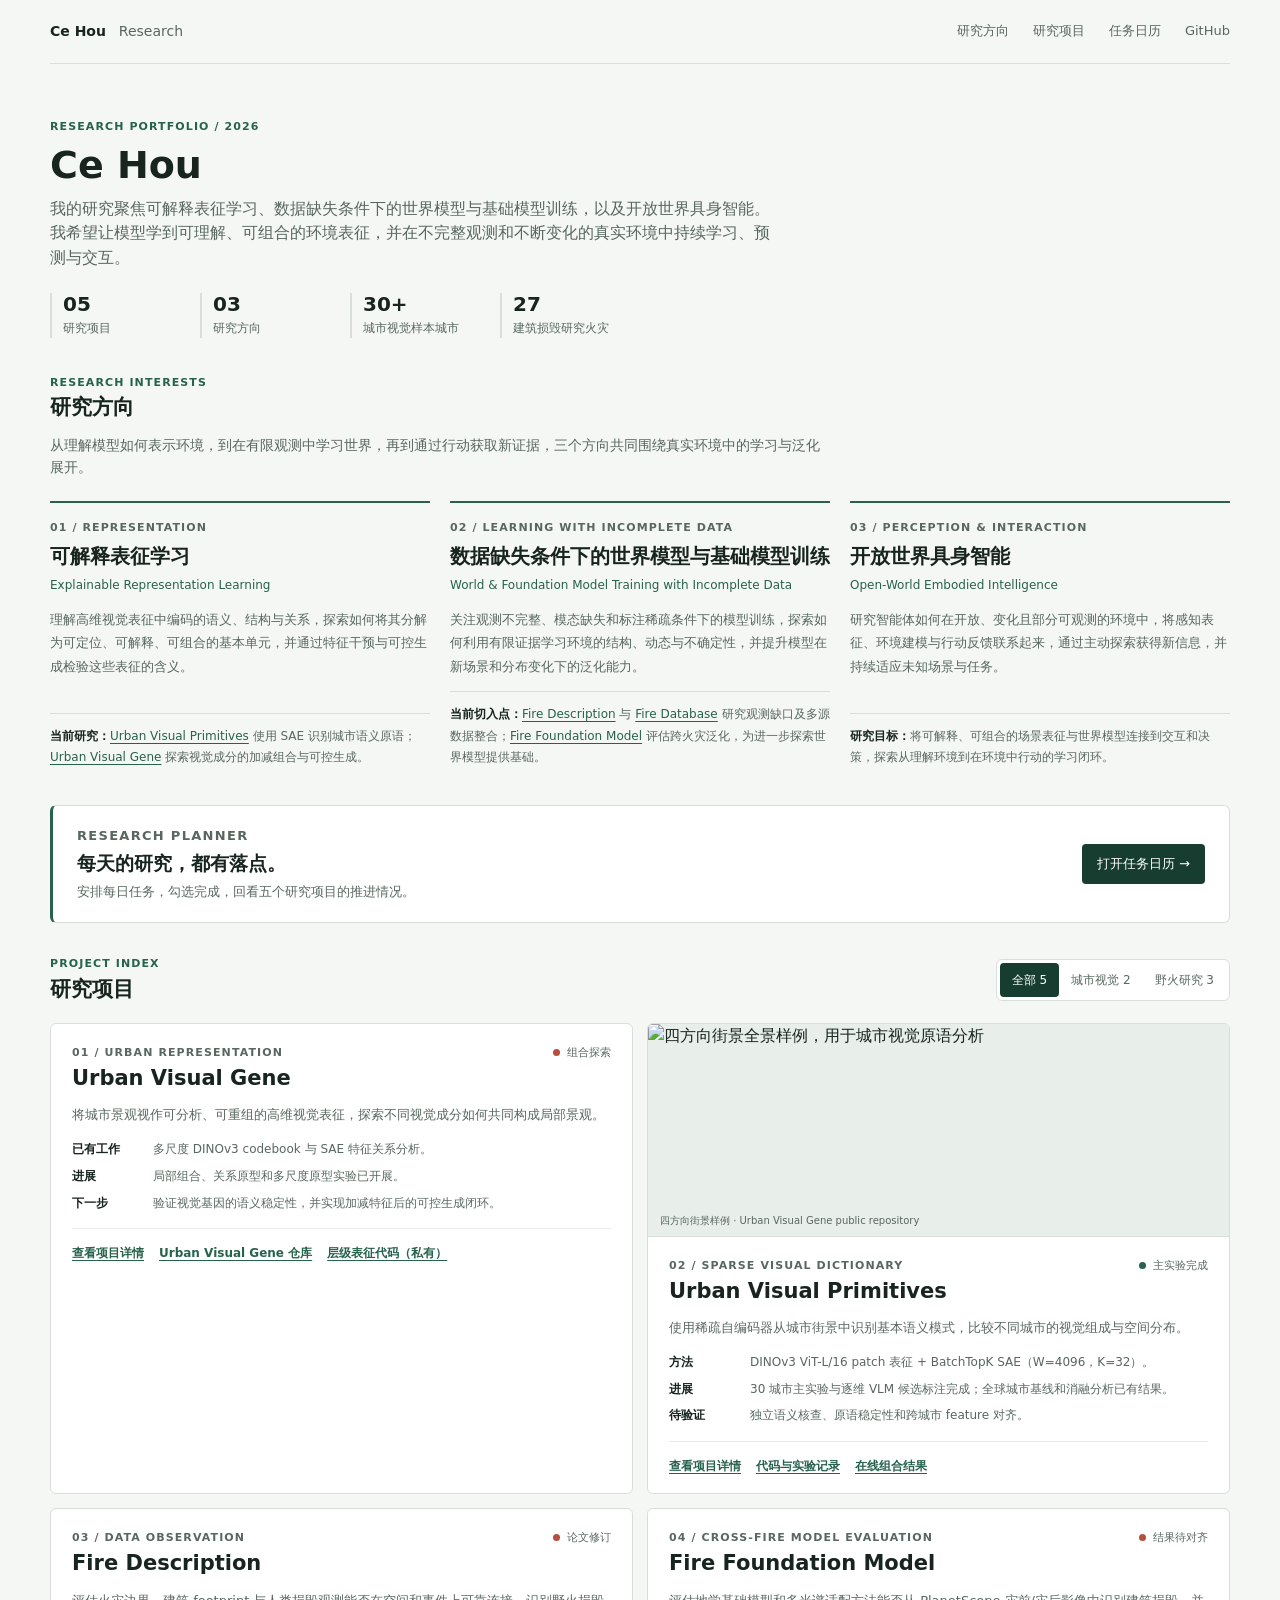
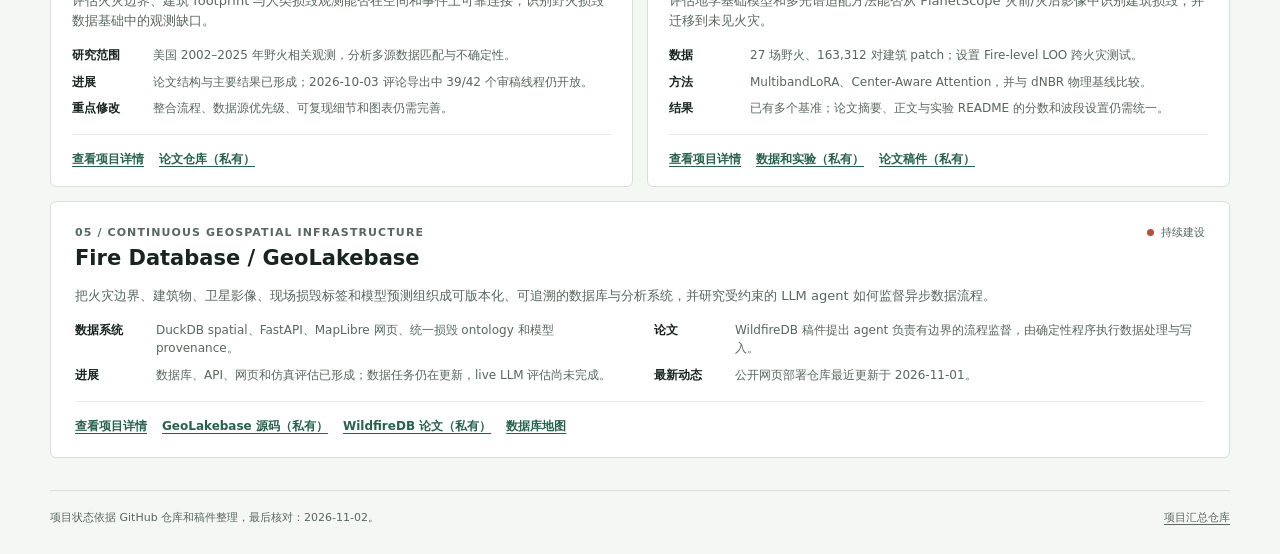
==== commit d6eebaf8: "Present three research directions on the portfolio homepage" ====
--- a/index.html
+++ b/index.html
@@ -3,7 +3,7 @@
 <head>
   <meta charset="utf-8">
   <meta name="viewport" content="width=device-width, initial-scale=1">
-  <meta name="description" content="Ce Hou 的城市视觉表征与野火建筑损毁研究项目。">
+  <meta name="description" content="Ce Hou 的研究方向：可解释表征学习、数据缺失条件下的世界模型与基础模型训练，以及开放世界具身智能。">
   <meta name="theme-color" content="#f5f7f4">
   <title>Ce Hou | Research Projects</title>
   <link rel="stylesheet" href="calendar.css">
@@ -58,6 +58,16 @@
     }
     h1 { margin: 9px 0 10px; font-size: 38px; line-height: 1.12; font-weight: 680; }
     .intro-copy { max-width: 720px; margin: 0; color: var(--muted); font-size: 16px; }
+    .research-section { margin-bottom: 36px; scroll-margin-top: 24px; }
+    .research-intro { max-width: 780px; margin: 12px 0 22px; color: var(--muted); font-size: 14px; }
+    .research-grid { display: grid; grid-template-columns: repeat(3, minmax(0, 1fr)); gap: 20px; }
+    .research-direction { display: flex; flex-direction: column; min-width: 0; padding-top: 16px; border-top: 2px solid var(--green); }
+    .research-direction h3 { margin: 6px 0; font-size: 20px; line-height: 1.4; }
+    .research-direction .direction-english { margin: 0; color: var(--green); font-size: 12px; line-height: 1.6; }
+    .research-direction .direction-copy { margin: 13px 0; color: var(--muted); font-size: 13px; line-height: 1.8; }
+    .direction-connection { margin: auto 0 0; padding-top: 12px; border-top: 1px solid var(--line); color: var(--muted); font-size: 12px; line-height: 1.8; }
+    .direction-connection strong { color: var(--ink); font-weight: 650; }
+    .direction-connection a { color: var(--green); }
     .stats {
       display: flex;
       gap: 34px;
@@ -154,6 +164,8 @@
       .stat { min-width: 95px; }
       .control-row { align-items: flex-start; flex-direction: column; }
       .project-grid { grid-template-columns: 1fr; }
+      .research-grid { grid-template-columns: 1fr; gap: 24px; }
+      .research-section { margin-bottom: 30px; }
       .wide { grid-column: auto; }
       .wide .detail-list { grid-template-columns: 1fr; }
     }
@@ -177,8 +189,8 @@
   <header class="shell topbar">
     <a class="identity" href="#top">Ce Hou <span>Research</span></a>
     <nav class="top-links" aria-label="主导航">
-      <a href="#urban">城市视觉</a>
-      <a href="#wildfire">野火研究</a>
+      <a href="#research">研究方向</a>
+      <a href="#projects">研究项目</a>
       <a href="calendar.html">任务日历</a>
       <a href="https://github.com/CeHouGIS">GitHub</a>
     </nav>
@@ -188,12 +200,41 @@
     <section class="intro" aria-labelledby="page-title">
       <p class="eyebrow">Research portfolio / 2026</p>
       <h1 id="page-title">Ce Hou</h1>
-      <p class="intro-copy">城市视觉表征与野火建筑损毁信息基础设施。研究从可解释视觉原语与城市差异，延伸到跨火灾模型评估和可追溯的地理数据系统。</p>
+      <p class="intro-copy">我的研究聚焦可解释表征学习、数据缺失条件下的世界模型与基础模型训练，以及开放世界具身智能。我希望让模型学到可理解、可组合的环境表征，并在不完整观测和不断变化的真实环境中持续学习、预测与交互。</p>
       <div class="stats" aria-label="项目概况">
         <div class="stat"><strong>05</strong><span>研究项目</span></div>
-        <div class="stat"><strong>02</strong><span>研究主线</span></div>
+        <div class="stat"><strong>03</strong><span>研究方向</span></div>
         <div class="stat"><strong>30+</strong><span>城市视觉样本城市</span></div>
         <div class="stat"><strong>27</strong><span>建筑损毁研究火灾</span></div>
+      </div>
+    </section>
+
+    <section id="research" class="research-section" aria-labelledby="research-title">
+      <p class="section-kicker">Research interests</p>
+      <h2 id="research-title" class="section-title">研究方向</h2>
+      <p class="research-intro">从理解模型如何表示环境，到在有限观测中学习世界，再到通过行动获取新证据，三个方向共同围绕真实环境中的学习与泛化展开。</p>
+      <div class="research-grid">
+        <article class="research-direction" aria-labelledby="representation-title">
+          <p class="project-number">01 / Representation</p>
+          <h3 id="representation-title">可解释表征学习</h3>
+          <p class="direction-english" lang="en">Explainable Representation Learning</p>
+          <p class="direction-copy">理解高维视觉表征中编码的语义、结构与关系，探索如何将其分解为可定位、可解释、可组合的基本单元，并通过特征干预与可控生成检验这些表征的含义。</p>
+          <p class="direction-connection"><strong>当前研究：</strong><a href="urban-visual-primitives.html">Urban Visual Primitives</a> 使用 SAE 识别城市语义原语；<a href="urban-visual-gene.html">Urban Visual Gene</a> 探索视觉成分的加减组合与可控生成。</p>
+        </article>
+        <article class="research-direction" aria-labelledby="world-model-title">
+          <p class="project-number">02 / Learning with incomplete data</p>
+          <h3 id="world-model-title">数据缺失条件下的世界模型与基础模型训练</h3>
+          <p class="direction-english" lang="en">World &amp; Foundation Model Training with Incomplete Data</p>
+          <p class="direction-copy">关注观测不完整、模态缺失和标注稀疏条件下的模型训练，探索如何利用有限证据学习环境的结构、动态与不确定性，并提升模型在新场景和分布变化下的泛化能力。</p>
+          <p class="direction-connection"><strong>当前切入点：</strong><a href="fire-description.html">Fire Description</a> 与 <a href="fire-database.html">Fire Database</a> 研究观测缺口及多源数据整合；<a href="fire-foundation-model.html">Fire Foundation Model</a> 评估跨火灾泛化，为进一步探索世界模型提供基础。</p>
+        </article>
+        <article class="research-direction" aria-labelledby="embodied-title">
+          <p class="project-number">03 / Perception &amp; interaction</p>
+          <h3 id="embodied-title">开放世界具身智能</h3>
+          <p class="direction-english" lang="en">Open-World Embodied Intelligence</p>
+          <p class="direction-copy">研究智能体如何在开放、变化且部分可观测的环境中，将感知表征、环境建模与行动反馈联系起来，通过主动探索获得新信息，并持续适应未知场景与任务。</p>
+          <p class="direction-connection"><strong>研究目标：</strong>将可解释、可组合的场景表征与世界模型连接到交互和决策，探索从理解环境到在环境中行动的学习闭环。</p>
+        </article>
       </div>
     </section>
 
--- a/calendar.css
+++ b/calendar.css
@@ -18,6 +18,9 @@
 .primary-button:hover { background: var(--green); color: white; }
 .icon-button { min-width: 36px; padding: 8px; font-size: 16px; }
 .storage-note { margin: 22px 0; color: var(--muted); font-size: 12px; line-height: 1.7; }
+.task-visibility { display: flex; flex-wrap: wrap; align-items: center; justify-content: space-between; gap: 12px; padding: 15px 18px; border: 1px solid var(--line); border-left: 3px solid var(--green); border-radius: var(--radius); background: white; }
+.task-visibility p { flex: 1 1 260px; margin: 0; color: var(--muted); font-size: 12px; }
+.visibility-actions { display: flex; flex-wrap: wrap; gap: 8px; }
 .planner-error { padding: 12px 16px; border: 1px solid #e3b9ab; border-radius: 5px; background: #fbf1ec; color: #863f31; font-size: 13px; }
 .planner-stats { display: grid; grid-template-columns: repeat(4, minmax(0, 1fr)); gap: 12px; margin: 26px 0 22px; }
 .planner-stat { display: grid; align-content: start; gap: 6px; padding: 18px 20px; border: 1px solid var(--line); border-radius: var(--radius); background: white; }
@@ -31,7 +34,9 @@
 .calendar-page progress::-webkit-progress-value { background: var(--green); border-radius: 3px; }
 .calendar-page progress::-moz-progress-bar { background: var(--green); }
 .completion-stat progress { margin-top: 8px; }
-.planner-layout { display: grid; grid-template-columns: minmax(0, 1.65fr) minmax(320px, 1fr); gap: 18px; align-items: start; }
+.planner-layout { display: grid; grid-template-columns: minmax(0, 1.65fr) minmax(320px, 1fr); grid-template-areas: "calendar agenda"; gap: 18px; align-items: start; }
+.calendar-board { grid-area: calendar; }
+.agenda-panel { grid-area: agenda; scroll-margin-top: 20px; }
 .calendar-board, .agenda-panel { min-width: 0; border: 1px solid var(--line); border-radius: var(--radius); background: white; }
 .calendar-toolbar { padding: 20px 20px 16px; }
 .month-navigation { gap: 12px; }
@@ -129,7 +134,7 @@
   .planner-stats { grid-template-columns: repeat(2, minmax(0, 1fr)); gap: 9px; margin-top: 20px; }
   .planner-stat { padding: 14px 16px; }
   .planner-stat > strong { font-size: 26px; }
-  .planner-layout { grid-template-columns: 1fr; gap: 18px; }
+  .planner-layout { grid-template-columns: 1fr; grid-template-areas: "agenda" "calendar"; gap: 18px; }
   .calendar-day { min-height: 76px; gap: 5px; }
   .project-progress-grid { grid-template-columns: repeat(2, minmax(0, 1fr)); }
 }
